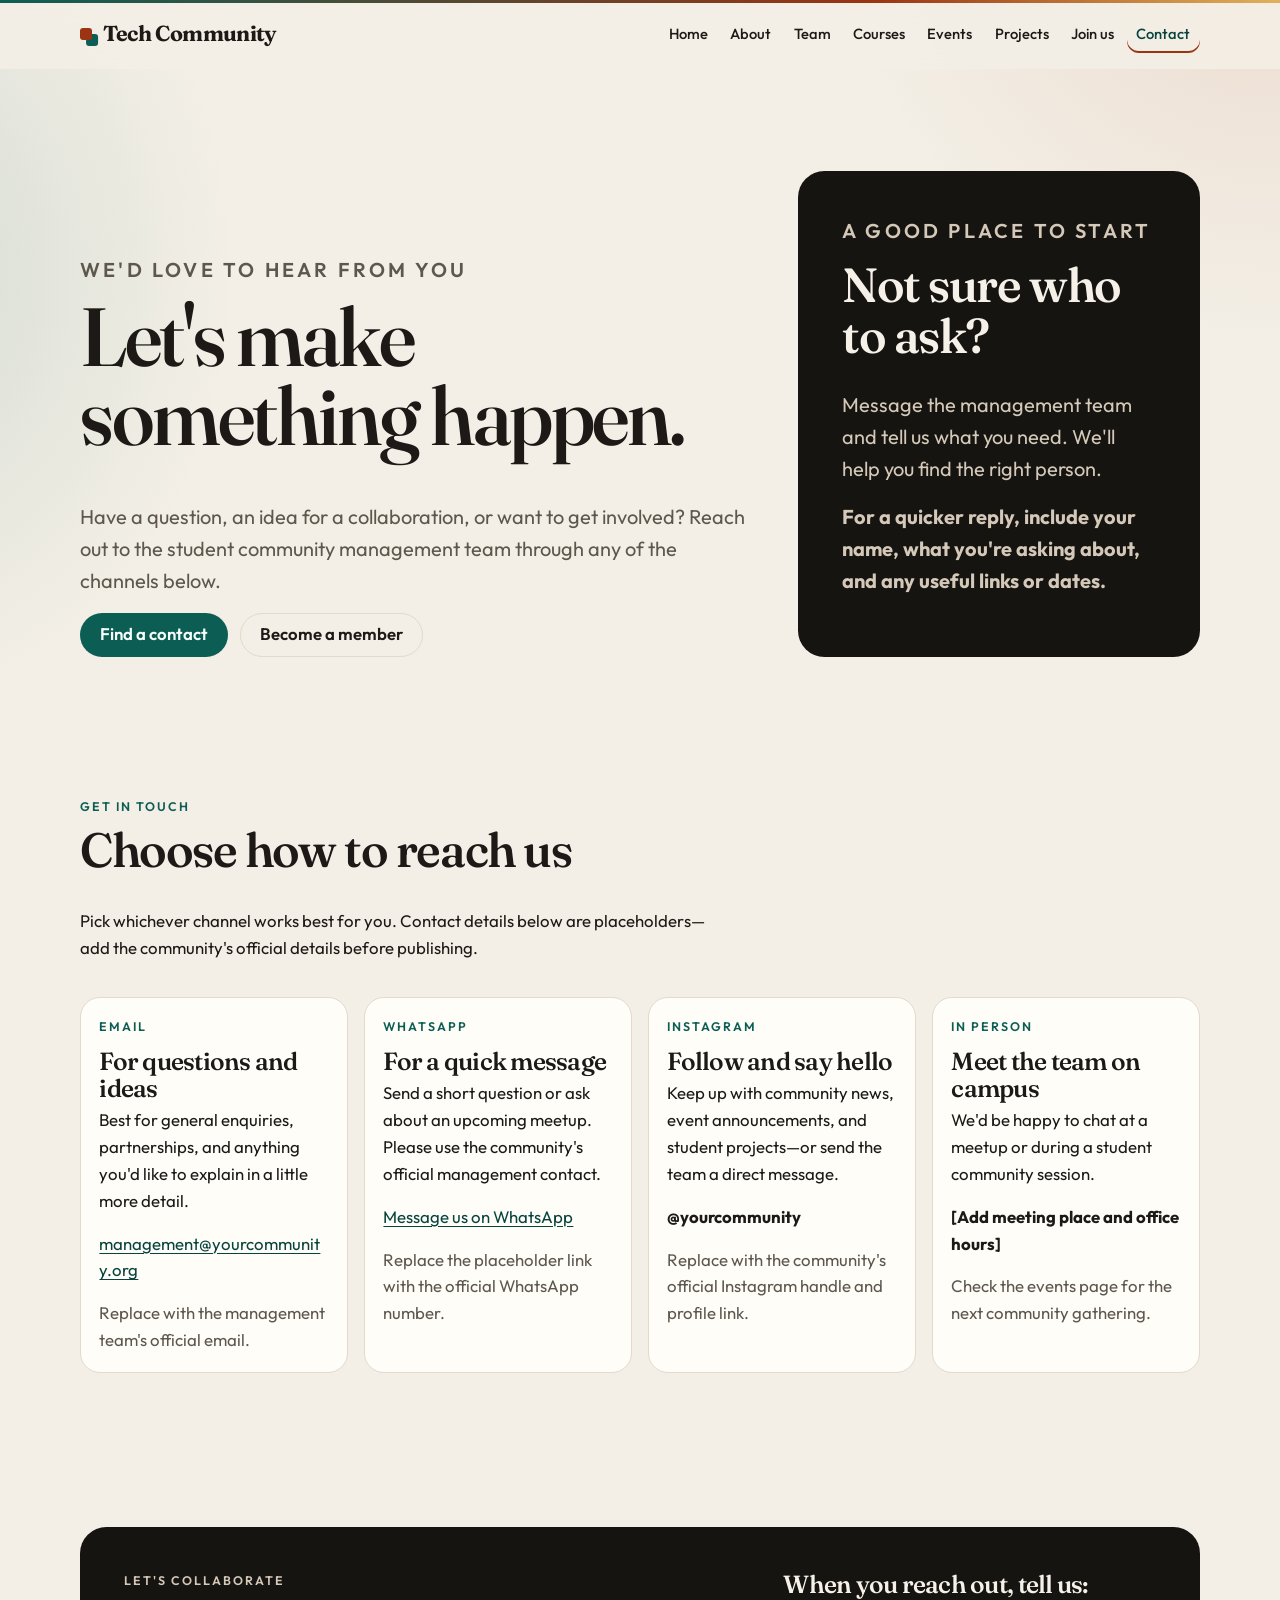
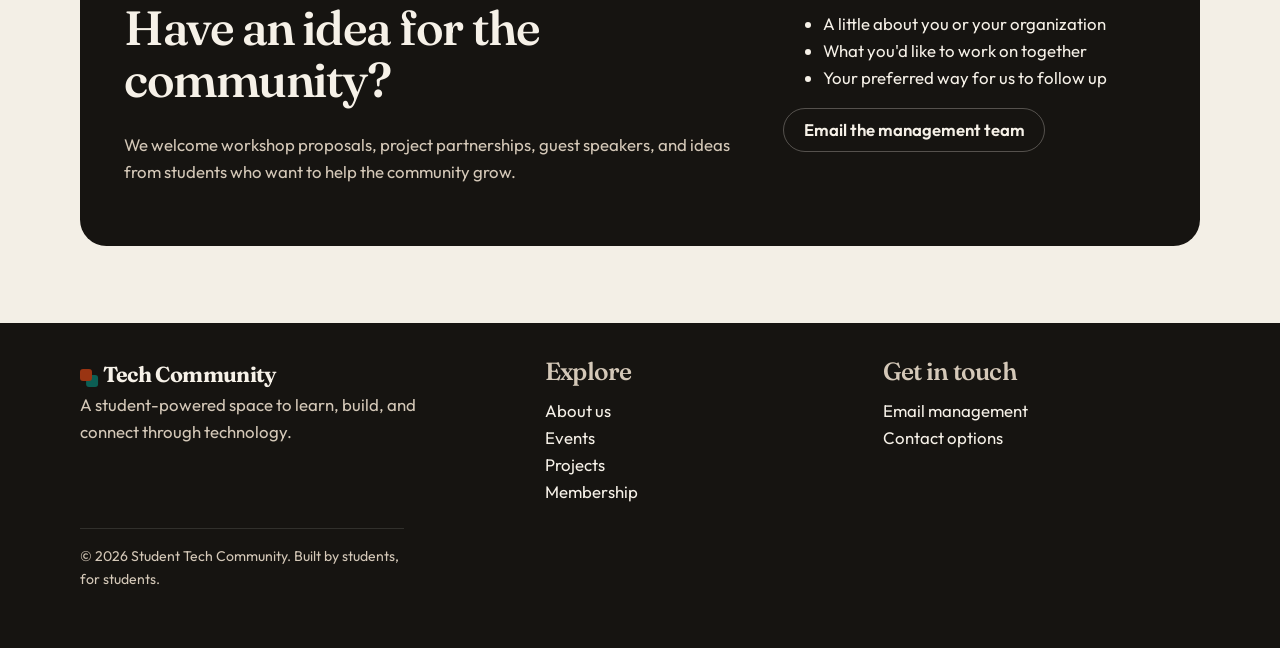
==== contact.html @ 3e200e70 "contact me" ====
<!DOCTYPE html>
<html lang="en">
<head>
    <meta charset="UTF-8">
    <meta name="viewport" content="width=device-width, initial-scale=1.0">
    <meta name="description" content="Get in touch with the student technology community management team.">
    <title>Contact | Student Tech Community</title>
    <link rel="stylesheet" href="css/styles.css">
    <script src="js/main.js" defer></script>
</head>
<body>
    <a class="skip-link" href="#main">Skip to content</a>

    <header class="site-header">
        <div class="container header-bar">
            <a class="logo" href="index.html">Tech Community</a>
            <button class="nav-toggle" type="button" aria-controls="site-nav" aria-expanded="false" aria-label="Open navigation">
                <span class="nav-toggle-bar"></span>
                <span class="nav-toggle-bar"></span>
            </button>
            <nav class="site-nav" id="site-nav" aria-label="Main navigation">
                <ul>
                    <li><a href="index.html">Home</a></li>
                    <li><a href="about.html">About</a></li>
                    <li><a href="team.html">Team</a></li>
                    <li><a href="courses.html">Courses</a></li>
                    <li><a href="events.html">Events</a></li>
                    <li><a href="projects.html">Projects</a></li>
                    <li><a href="membership.html">Join us</a></li>
                    <li><a href="contact.html" aria-current="page">Contact</a></li>
                </ul>
            </nav>
        </div>
    </header>

    <main id="main">
        <section class="hero">
            <div class="container hero-layout">
                <div>
                    <p class="kicker">We'd love to hear from you</p>
                    <h1>Let's make something happen.</h1>
                    <p>Have a question, an idea for a collaboration, or want to get involved? Reach out to the student community management team through any of the channels below.</p>
                    <div class="hero-actions">
                        <a class="btn btn-primary" href="#contact-options">Find a contact</a>
                        <a class="btn btn-ghost" href="membership.html">Become a member</a>
                    </div>
                </div>
                <aside class="band">
                    <p class="kicker">A good place to start</p>
                    <h2>Not sure who to ask?</h2>
                    <p>Message the management team and tell us what you need. We'll help you find the right person.</p>
                    <p><strong>For a quicker reply, include your name, what you're asking about, and any useful links or dates.</strong></p>
                </aside>
            </div>
        </section>

        <section aria-labelledby="contact-heading">
            <div class="container">
                <div class="section-head">
                    <p class="kicker">Get in touch</p>
                    <h2 id="contact-heading">Choose how to reach us</h2>
                    <p>Pick whichever channel works best for you. Contact details below are placeholders—add the community's official details before publishing.</p>
                </div>

                <div class="grid" id="contact-options">
                    <article class="card">
                        <p class="kicker">Email</p>
                        <h3>For questions and ideas</h3>
                        <p>Best for general enquiries, partnerships, and anything you'd like to explain in a little more detail.</p>
                        <p><a href="mailto:management@yourcommunity.org">management@yourcommunity.org</a></p>
                        <p class="muted">Replace with the management team's official email.</p>
                    </article>

                    <article class="card">
                        <p class="kicker">WhatsApp</p>
                        <h3>For a quick message</h3>
                        <p>Send a short question or ask about an upcoming meetup. Please use the community's official management contact.</p>
                        <p><a href="https://wa.me/0000000000">Message us on WhatsApp</a></p>
                        <p class="muted">Replace the placeholder link with the official WhatsApp number.</p>
                    </article>

                    <article class="card">
                        <p class="kicker">Instagram</p>
                        <h3>Follow and say hello</h3>
                        <p>Keep up with community news, event announcements, and student projects—or send the team a direct message.</p>
                        <p><strong>@yourcommunity</strong></p>
                        <p class="muted">Replace with the community's official Instagram handle and profile link.</p>
                    </article>

                    <article class="card">
                        <p class="kicker">In person</p>
                        <h3>Meet the team on campus</h3>
                        <p>We'd be happy to chat at a meetup or during a student community session.</p>
                        <p><strong>[Add meeting place and office hours]</strong></p>
                        <p class="muted">Check the events page for the next community gathering.</p>
                    </article>
                </div>
            </div>
        </section>

        <section>
            <div class="container">
                <div class="band split">
                    <div>
                        <p class="kicker">Let's collaborate</p>
                        <h2>Have an idea for the community?</h2>
                        <p>We welcome workshop proposals, project partnerships, guest speakers, and ideas from students who want to help the community grow.</p>
                    </div>
                    <div>
                        <h3>When you reach out, tell us:</h3>
                        <ul>
                            <li>A little about you or your organization</li>
                            <li>What you'd like to work on together</li>
                            <li>Your preferred way for us to follow up</li>
                        </ul>
                        <a class="btn btn-ghost" href="mailto:management@yourcommunity.org">Email the management team</a>
                    </div>
                </div>
            </div>
        </section>
    </main>

    <footer class="site-footer">
        <div class="container">
            <div class="footer-grid">
                <div>
                    <a class="logo" href="index.html">Tech Community</a>
                    <p>A student-powered space to learn, build, and connect through technology.</p>
                </div>
                <div>
                    <h3>Explore</h3>
                    <ul>
                        <li><a href="about.html">About us</a></li>
                        <li><a href="events.html">Events</a></li>
                        <li><a href="projects.html">Projects</a></li>
                        <li><a href="membership.html">Membership</a></li>
                    </ul>
                </div>
                <div>
                    <h3>Get in touch</h3>
                    <ul>
                        <li><a href="mailto:management@yourcommunity.org">Email management</a></li>
                        <li><a href="contact.html">Contact options</a></li>
                    </ul>
                </div>
            </div>
            <p class="legal">© 2026 Student Tech Community. Built by students, for students.</p>
        </div>
    </footer>
</body>
</html>
---- css/styles.css ----
/* Shared look for the student technology community site.
   From each page:
   <link rel="stylesheet" href="css/styles.css">
   <script>document.documentElement.classList.add("js")</script>
   <script src="js/main.js" defer></script>

   Header: .site-header > .container.header-bar > a.logo + button.nav-toggle[aria-controls="site-nav"] + nav#site-nav.site-nav
   The menu button needs two <span class="nav-toggle-bar"> bars.
   Layout: .container .hero .hero-layout .split .grid .band .section-head
   Pieces: .card .btn .btn-primary .btn-ghost .pill .stat .person .event .tier .post .timeline .form
   Motion: add .reveal to items that should fade in after the script runs.
*/

@import url("https://fonts.googleapis.com/css2?family=Fraunces:opsz,wght@9..144,560;9..144,680&family=Outfit:wght@300;400;500;600;700&display=swap");

:root {
  --paper: #f3efe6;
  --surface: #fffdf8;
  --ink: #1c1916;
  --muted: #5e574e;
  --line: #e3d9cc;
  --teal: #0c5e54;
  --teal-deep: #08443d;
  --terracotta: #9a3412;
  --gold: #8a6424;
  --dark: #161411;
  --dark-soft: #2a241f;
  --on-dark: #f6f1e8;
  --on-dark-muted: #d4c8b8;
  --shadow: 0 18px 40px rgba(28, 25, 22, 0.08);
  --radius: 1.25rem;
  --header-h: 4.25rem;
  --font-display: "Fraunces", Georgia, "Times New Roman", serif;
  --font-body: "Outfit", "Segoe UI", sans-serif;
  --measure: 68ch;
  color-scheme: light;
}

*,
*::before,
*::after {
  box-sizing: border-box;
}

html {
  scroll-padding-top: calc(var(--header-h) + 0.75rem);
}

body {
  margin: 0;
  min-height: 100vh;
  background:
    radial-gradient(ellipse 70% 45% at 100% -8%, rgba(184, 67, 31, 0.14), transparent 52%),
    radial-gradient(ellipse 55% 40% at -8% 12%, rgba(12, 94, 84, 0.12), transparent 48%),
    var(--paper);
  color: var(--ink);
  font-family: var(--font-body);
  font-size: 1.05rem;
  font-weight: 400;
  line-height: 1.6;
  overflow-wrap: break-word;
}

body.is-nav-open {
  overflow: hidden;
}

img,
video {
  max-width: 100%;
  height: auto;
}

h1,
h2,
h3,
h4 {
  margin: 0 0 0.55em;
  font-family: var(--font-display);
  font-weight: 560;
  letter-spacing: -0.03em;
  line-height: 1.08;
}

h1 {
  font-size: clamp(2.5rem, 7vw, 5.15rem);
  line-height: 0.96;
}

h2 {
  font-size: clamp(1.85rem, 4vw, 3rem);
}

h3 {
  font-size: clamp(1.25rem, 2vw, 1.55rem);
}

p,
ul,
ol {
  margin: 0 0 1rem;
}

p,
li {
  max-width: var(--measure);
}

a {
  color: var(--teal-deep);
  text-decoration-thickness: 1px;
  text-underline-offset: 0.18em;
}

a:hover {
  color: var(--terracotta);
}

:focus-visible {
  outline: 2px solid var(--teal);
  outline-offset: 3px;
}

.skip-link {
  position: absolute;
  left: 1rem;
  top: -4rem;
  z-index: 80;
  padding: 0.7rem 1rem;
  background: var(--ink);
  color: var(--paper);
  border-radius: 999px;
  text-decoration: none;
}

.skip-link:focus {
  top: 0.75rem;
}

.sr-only {
  position: absolute;
  width: 1px;
  height: 1px;
  padding: 0;
  margin: -1px;
  overflow: hidden;
  clip: rect(0, 0, 0, 0);
  white-space: nowrap;
  border: 0;
}

.container {
  width: min(1120px, calc(100% - 2rem));
  margin-inline: auto;
}

.muted {
  color: var(--muted);
}

.kicker {
  margin: 0 0 0.7rem;
  color: var(--teal);
  font-size: 0.78rem;
  font-weight: 600;
  letter-spacing: 0.16em;
  text-transform: uppercase;
}

.section-head {
  display: grid;
  gap: 0.4rem;
  margin-bottom: clamp(1.4rem, 3vw, 2.2rem);
  max-width: 40rem;
}

.section-head p {
  margin: 0;
}

main > section {
  padding-block: clamp(2.75rem, 6vw, 5.25rem);
}

.hero {
  padding-block: clamp(2.5rem, 8vw, 6.5rem) clamp(2rem, 5vw, 4rem);
}

.hero-layout {
  display: grid;
  align-items: end;
  gap: clamp(1.5rem, 4vw, 3rem);
}

.hero p {
  font-size: clamp(1.05rem, 2vw, 1.25rem);
  color: var(--muted);
}

.hero-actions,
.cluster {
  display: flex;
  flex-wrap: wrap;
  gap: 0.7rem;
  align-items: center;
}

.grid {
  display: grid;
  grid-template-columns: repeat(auto-fit, minmax(min(100%, 16.5rem), 1fr));
  gap: 1rem;
}

.split {
  display: grid;
  gap: clamp(1.25rem, 3vw, 2.5rem);
  align-items: start;
}

.band {
  background: var(--dark);
  color: var(--on-dark);
  border-radius: calc(var(--radius) + 0.4rem);
  padding: clamp(1.5rem, 4vw, 2.75rem);
}

.band .muted,
.band p {
  color: var(--on-dark-muted);
}

.band a:not(.btn) {
  color: #f0c9a0;
}

.site-header {
  position: sticky;
  top: 0;
  z-index: 50;
  min-height: var(--header-h);
  background: rgba(243, 239, 230, 0.9);
  border-bottom: 1px solid transparent;
  backdrop-filter: blur(14px);
}

.site-header::before {
  content: "";
  position: absolute;
  inset: 0 0 auto;
  height: 3px;
  background: linear-gradient(90deg, var(--teal), var(--terracotta) 68%, #e0b15a);
}

.site-header.is-scrolled {
  border-bottom-color: var(--line);
  box-shadow: 0 10px 30px rgba(28, 25, 22, 0.05);
}

.header-bar {
  display: flex;
  flex-wrap: wrap;
  align-items: center;
  justify-content: space-between;
  min-height: var(--header-h);
  gap: 0.5rem 1rem;
}

.logo {
  display: inline-flex;
  align-items: center;
  gap: 0.7rem;
  color: var(--ink);
  font-family: var(--font-display);
  font-size: 1.35rem;
  font-weight: 680;
  letter-spacing: -0.03em;
  text-decoration: none;
}

.logo::before {
  content: "";
  width: 0.72rem;
  height: 0.72rem;
  border-radius: 3px;
  background: var(--terracotta);
  box-shadow: 0.38rem 0.38rem 0 var(--teal);
}

.nav-toggle {
  display: none;
  flex-direction: column;
  justify-content: center;
  gap: 5px;
  width: 2.75rem;
  height: 2.75rem;
  margin-left: auto;
  padding: 0;
  border: 1px solid var(--line);
  border-radius: 999px;
  background: var(--surface);
  color: inherit;
  cursor: pointer;
}

.js .nav-toggle {
  display: inline-flex;
}

.nav-toggle-bar {
  display: block;
  width: 1rem;
  height: 1.5px;
  margin-inline: auto;
  background: currentColor;
  border-radius: 2px;
  transition: transform 0.2s ease;
}

.nav-toggle[aria-expanded="true"] .nav-toggle-bar:first-child {
  transform: translateY(3.25px) rotate(40deg);
}

.nav-toggle[aria-expanded="true"] .nav-toggle-bar:nth-child(2) {
  transform: translateY(-3.25px) rotate(-40deg);
}

body.is-nav-open::before {
  content: "";
  position: fixed;
  inset: 0;
  z-index: 30;
  background: rgba(22, 20, 17, 0.42);
}

.site-nav {
  display: flex;
  flex-direction: column;
  gap: 0.2rem;
  width: 100%;
  padding: 0.2rem 0 0.8rem;
}

.js .site-nav {
  position: fixed;
  z-index: 40;
  top: calc(var(--header-h) + 0.55rem);
  left: 0.75rem;
  right: 0.75rem;
  width: auto;
  max-height: calc(100dvh - var(--header-h) - 1.4rem);
  padding: 0.7rem;
  overflow: auto;
  background: var(--surface);
  border: 1px solid var(--line);
  border-radius: 1.1rem;
  box-shadow: var(--shadow);
  visibility: hidden;
  opacity: 0;
  transform: translateY(-0.4rem);
  pointer-events: none;
}

.js .site-nav.is-open {
  visibility: visible;
  opacity: 1;
  transform: none;
  pointer-events: auto;
}

.site-nav ul {
  display: flex;
  flex-direction: column;
  gap: 0.2rem;
  list-style: none;
  margin: 0;
  padding: 0;
}

.site-nav a {
  display: block;
  padding: 0.8rem 0.9rem;
  border-radius: 0.75rem;
  color: var(--ink);
  font-weight: 500;
  text-decoration: none;
}

.site-nav a:hover,
.site-nav a[aria-current="page"] {
  background: #f3ebe1;
  color: var(--teal-deep);
}

.site-nav a[aria-current="page"] {
  box-shadow: inset 3px 0 0 var(--terracotta);
}

.btn,
.form button[type="submit"],
.form input[type="submit"] {
  display: inline-flex;
  align-items: center;
  justify-content: center;
  gap: 0.4rem;
  min-height: 2.75rem;
  padding: 0.65rem 1.2rem;
  border: 1px solid transparent;
  border-radius: 999px;
  font: inherit;
  font-weight: 600;
  line-height: 1;
  text-decoration: none;
  cursor: pointer;
}

.btn-primary,
.form button[type="submit"],
.form input[type="submit"] {
  background: var(--teal);
  color: #f7fffd;
}

.btn-primary:hover,
.form button[type="submit"]:hover,
.form input[type="submit"]:hover {
  background: var(--teal-deep);
  color: #fff;
}

.btn-ghost {
  background: transparent;
  border-color: var(--line);
  color: var(--ink);
}

.band .btn-ghost {
  border-color: rgba(246, 241, 232, 0.28);
  color: var(--on-dark);
}

.btn-ghost:hover {
  border-color: var(--ink);
  color: var(--ink);
}

.card {
  background: var(--surface);
  border: 1px solid var(--line);
  border-radius: var(--radius);
  padding: 1.15rem;
  box-shadow: 0 1px 0 rgba(255, 255, 255, 0.8) inset;
}

.card h3,
.post h3,
.person h3,
.tier h3 {
  margin-bottom: 0.35rem;
}

.card p:last-child,
.person p:last-child,
.tier p:last-child {
  margin-bottom: 0;
}

.card img,
.post img {
  width: 100%;
  aspect-ratio: 16 / 10;
  object-fit: cover;
  border-radius: 0.85rem;
  margin-bottom: 0.9rem;
  background: #efe7db;
}

.pill,
.filters button {
  display: inline-flex;
  align-items: center;
  min-height: 2rem;
  padding: 0.2rem 0.7rem;
  border: 1px solid var(--line);
  border-radius: 999px;
  background: #f7f1e8;
  color: var(--ink);
  font: inherit;
  font-size: 0.82rem;
  font-weight: 500;
  cursor: pointer;
}

.tag-row,
.filters {
  display: flex;
  flex-wrap: wrap;
  gap: 0.45rem;
  margin: 0 0 0.8rem;
  padding: 0;
  list-style: none;
}

.filters button.is-active,
.filters button[aria-pressed="true"] {
  background: var(--ink);
  border-color: var(--ink);
  color: var(--paper);
}

.stats {
  display: grid;
  grid-template-columns: repeat(auto-fit, minmax(min(100%, 8.5rem), 1fr));
  gap: 0.75rem;
}

.stat {
  padding: 0.95rem 0.2rem 0.2rem;
  border-top: 2px solid var(--terracotta);
}

.stat strong {
  display: block;
  font-family: var(--font-display);
  font-size: clamp(1.7rem, 3vw, 2.35rem);
  font-weight: 560;
  letter-spacing: -0.04em;
  line-height: 1;
}

.stat span,
.role,
.meta {
  color: var(--muted);
  font-size: 0.92rem;
}

.person {
  text-align: left;
}

.person img {
  width: 4.75rem;
  height: 4.75rem;
  aspect-ratio: 1;
  object-fit: cover;
  border-radius: 50%;
  margin-bottom: 0.85rem;
  background: #efe7db;
}

.role {
  margin: 0 0 0.45rem;
  color: var(--terracotta);
  font-weight: 600;
}

.event {
  display: grid;
  grid-template-columns: auto 1fr;
  gap: 0.95rem;
  align-items: center;
}

.date-chip {
  display: grid;
  place-items: center;
  align-content: center;
  min-width: 4.1rem;
  min-height: 4.1rem;
  margin: 0;
  padding: 0.35rem;
  background: var(--ink);
  color: var(--paper);
  border-radius: 0.9rem;
  line-height: 1;
}

.date-chip span {
  font-family: var(--font-display);
  font-size: 1.45rem;
}

.date-chip small {
  font-size: 0.72rem;
  letter-spacing: 0.08em;
  text-transform: uppercase;
}

.timeline {
  margin: 0;
  padding: 0 0 0 1.2rem;
  list-style: none;
  border-left: 2px solid var(--line);
}

.timeline li,
.timeline article {
  position: relative;
  padding: 0 0 1.4rem 0.3rem;
}

.timeline li::before,
.timeline article::before {
  content: "";
  position: absolute;
  left: calc(-1.2rem - 6px);
  top: 0.4rem;
  width: 0.7rem;
  height: 0.7rem;
  border-radius: 50%;
  background: var(--teal);
  box-shadow: 0 0 0 4px var(--paper);
}

.tier.is-featured {
  background: var(--dark);
  color: var(--on-dark);
  border-color: transparent;
}

.tier.is-featured .muted,
.tier.is-featured li {
  color: var(--on-dark-muted);
}

.price {
  margin: 0.2rem 0 0.8rem;
  font-family: var(--font-display);
  font-size: clamp(2rem, 4vw, 2.7rem);
  letter-spacing: -0.04em;
  line-height: 1;
}

.price span {
  font-family: var(--font-body);
  font-size: 0.95rem;
  font-weight: 400;
  letter-spacing: 0;
  color: var(--muted);
}

.tier ul {
  padding-left: 1.1rem;
  margin-bottom: 1.1rem;
}

.form {
  display: grid;
  gap: 0.9rem;
}

.form-row {
  display: grid;
  gap: 0.9rem;
}

.form label {
  display: grid;
  gap: 0.35rem;
  color: var(--ink);
  font-size: 0.92rem;
  font-weight: 500;
}

.form input,
.form textarea,
.form select {
  width: 100%;
  min-height: 2.75rem;
  padding: 0.7rem 0.85rem;
  border: 1px solid #d9cec0;
  border-radius: 0.8rem;
  background: #fff;
  color: var(--ink);
  font: inherit;
}

.form textarea {
  min-height: 9rem;
  resize: vertical;
}

.form input:focus,
.form textarea:focus,
.form select:focus {
  border-color: var(--teal);
  outline: 2px solid rgba(12, 94, 84, 0.25);
  outline-offset: 1px;
}

.form [aria-invalid="true"] {
  border-color: var(--terracotta);
}

.field-error {
  color: var(--terracotta);
  font-size: 0.82rem;
  font-weight: 500;
}

.form-note {
  margin: 0;
  padding: 0.8rem 0.95rem;
  border-radius: 0.8rem;
  background: #e7f3f0;
  color: var(--teal-deep);
}

.form-note.is-error {
  background: #fdece6;
  color: var(--terracotta);
}

.site-footer {
  padding-block: 2.2rem 2.6rem;
  background: var(--dark);
  color: var(--on-dark-muted);
}

.footer-grid {
  display: grid;
  gap: 1.3rem;
}

.site-footer a {
  color: var(--on-dark);
  text-decoration: none;
}

.site-footer a:hover {
  color: #f0c9a0;
}

.site-footer .logo {
  color: var(--on-dark);
}

.site-footer p,
.site-footer li {
  max-width: 36ch;
}

.site-footer ul {
  list-style: none;
  margin: 0;
  padding: 0;
}

.legal {
  margin-top: 1.4rem;
  padding-top: 1rem;
  border-top: 1px solid rgba(246, 241, 232, 0.12);
  font-size: 0.88rem;
}

.js .reveal {
  opacity: 0;
  transform: translateY(14px);
}

.js .reveal.is-in {
  opacity: 1;
  transform: none;
  transition: opacity 0.55s ease, transform 0.55s ease;
}

@media (hover: hover) and (prefers-reduced-motion: no-preference) {
  .card {
    transition: transform 0.2s ease, border-color 0.2s ease;
  }

  .card:hover {
    transform: translateY(-3px);
    border-color: #d7c3ae;
  }
}

@media (min-width: 700px) {
  .container {
    width: min(1120px, calc(100% - 3rem));
  }

  .form-row {
    grid-template-columns: 1fr 1fr;
  }

  .footer-grid {
    grid-template-columns: 1.4fr 1fr 1fr;
  }
}

@media (max-width: 699px) {
  .tier.is-featured {
    order: -1;
  }
}

@media (min-width: 860px) {
  .split,
  .hero-layout {
    grid-template-columns: minmax(0, 1.25fr) minmax(15rem, 0.75fr);
  }
}

@media (min-width: 1100px) {
  .nav-toggle,
  .js .nav-toggle {
    display: none;
  }

  body.is-nav-open::before {
    content: none;
  }

  .site-nav,
  .js .site-nav,
  .js .site-nav.is-open,
  .site-nav ul {
    position: static;
    display: flex;
    flex-direction: row;
    flex-wrap: wrap;
    align-items: center;
    justify-content: flex-end;
    width: auto;
    visibility: visible;
    opacity: 1;
    transform: none;
    max-height: none;
    padding: 0;
    overflow: visible;
    background: transparent;
    border: 0;
    border-radius: 0;
    box-shadow: none;
    pointer-events: auto;
  }

  .site-nav a {
    padding: 0.45rem 0.6rem;
    font-size: 0.92rem;
  }

  .site-nav a[aria-current="page"] {
    background: transparent;
    box-shadow: inset 0 -2px 0 var(--terracotta);
  }
}

@media (prefers-reduced-motion: reduce) {
  html {
    scroll-behavior: auto;
  }

  .js .reveal,
  .js .reveal.is-in,
  .nav-toggle-bar,
  .card {
    transition: none;
    transform: none;
    opacity: 1;
  }
}

@media (prefers-reduced-motion: no-preference) {
  html {
    scroll-behavior: smooth;
  }

  .site-nav {
    transition: opacity 0.2s ease, transform 0.2s ease, visibility 0.2s ease;
  }
}

@media print {
  .site-header,
  .nav-toggle,
  .site-footer,
  .hero-actions,
  .filters {
    display: none;
  }

  body {
    background: #fff;
    color: #000;
  }

  .card,
  .band,
  .tier.is-featured {
    background: #fff;
    color: #000;
    box-shadow: none;
  }

  a {
    color: #000;
    text-decoration: underline;
  }
}
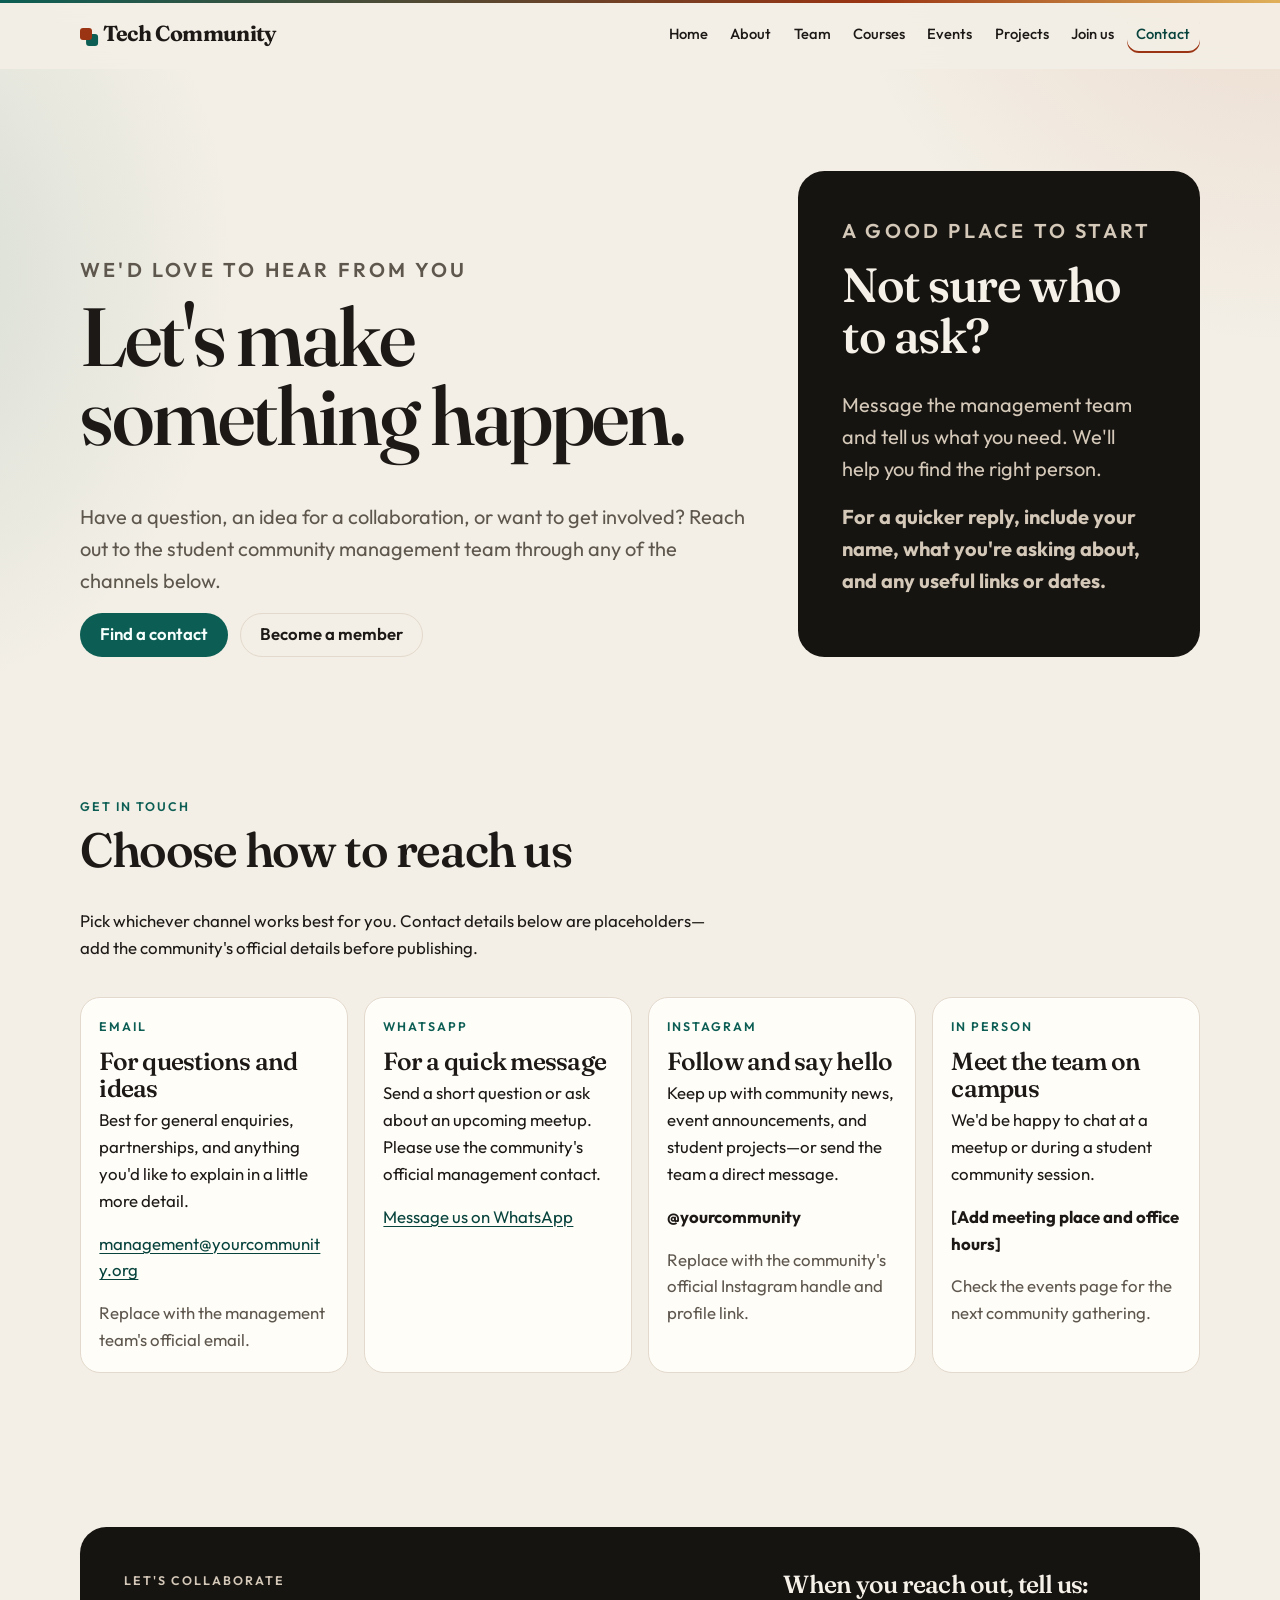
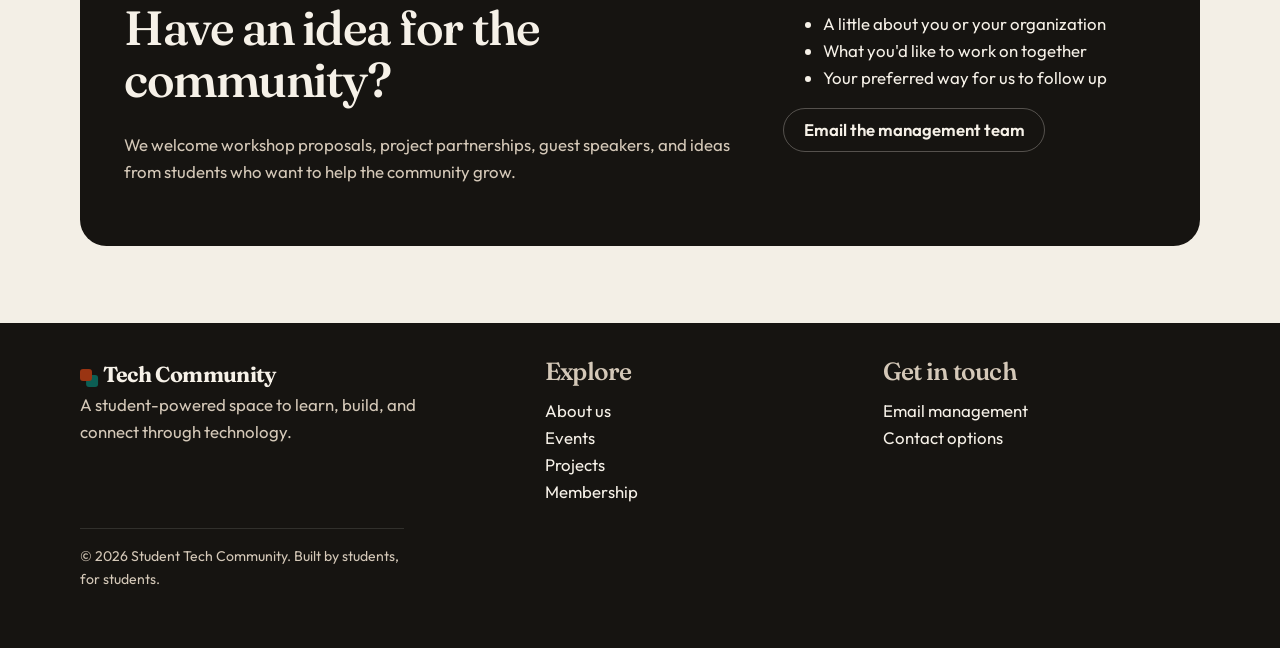
==== commit a6bcfeba: "contact" ====
--- a/contact.html
+++ b/contact.html
@@ -76,8 +76,7 @@
                         <h3>For a quick message</h3>
                         <p>Send a short question or ask about an upcoming meetup. Please use the community's official management contact.</p>
                         <p><a href="https://wa.me/0000000000">Message us on WhatsApp</a></p>
-                        <p class="muted">Replace the placeholder link with the official WhatsApp number.</p>
-                    </article>
+                        </article>
 
                     <article class="card">
                         <p class="kicker">Instagram</p>
